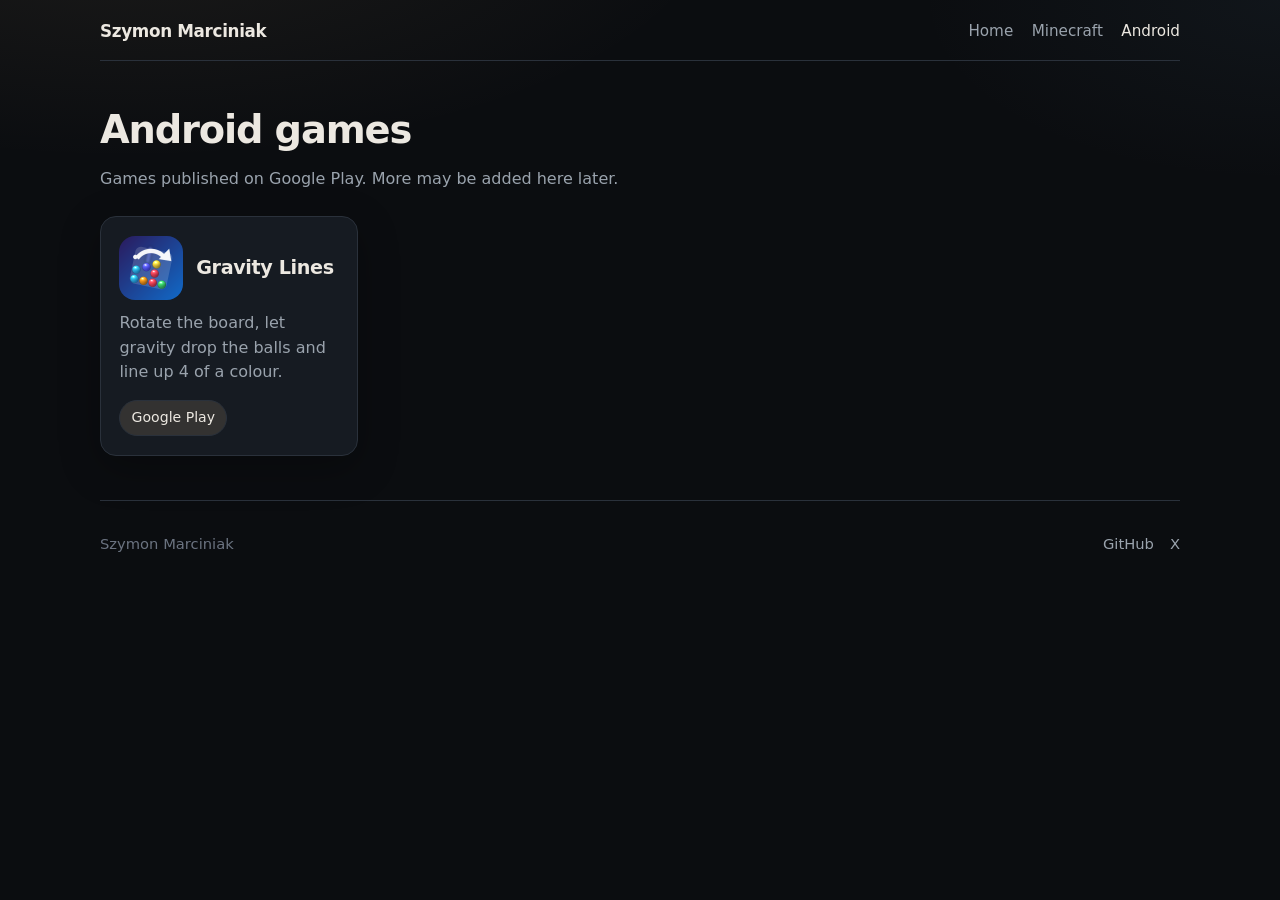
==== android/index.html @ 4e4fa3a3 "Add personal homepage Static site with project cards, Minecraft mods and the Brody-Nojewo server, An" ====
<!DOCTYPE html>
<html lang="en">
<head>
  <meta charset="utf-8">
  <meta name="viewport" content="width=device-width, initial-scale=1">
  <title>Android games — Szymon Marciniak</title>
  <meta name="description" content="Android games by Szymon Marciniak. Gravity Lines is on Google Play.">
  <link rel="icon" href="/assets/favicon.svg" type="image/svg+xml">
  <link rel="stylesheet" href="/assets/style.css">
</head>
<body>
  <header class="site-header wrap">
    <a class="wordmark" href="/">Szymon Marciniak</a>
    <nav class="nav" aria-label="Primary">
      <a href="/">Home</a>
      <a href="/minecraft/">Minecraft</a>
      <a href="/android/" aria-current="page">Android</a>
    </nav>
  </header>
  <main>
    <section class="page-title wrap">
      <h1>Android games</h1>
      <p>Games published on Google Play. More may be added here later.</p>
    </section>

    <section class="section wrap">
      <div class="grid">
        <!-- Add further games below this card. -->
        <article class="card">
          <div class="card-head">
            <img class="icon icon--lg" src="/assets/icons/gravity-lines.png" alt="" width="64" height="64">
            <h3>Gravity Lines</h3>
          </div>
          <p>Rotate the board, let gravity drop the balls and line up 4 of a colour.</p>
          <div class="actions">
            <a class="btn" href="https://play.google.com/store/apps/details?id=pl.vashats.gravitylines">Google Play</a>
          </div>
        </article>
      </div>
    </section>
  </main>
  <footer class="site-footer wrap">
    <div>Szymon Marciniak</div>
    <div class="footer-links">
      <a href="https://github.com/VashaTS">GitHub</a>
      <a href="https://x.com/Vsh333">X</a>
    </div>
  </footer>
  <script src="/assets/site.js" defer></script>
</body>
</html>
---- assets/style.css ----
/* Shared styles for the homepage. Edit colours and type here. */
:root {
  --bg: #0b0d10;
  --bg-elev: #12161c;
  --bg-card: #161b22;
  --bg-card-hover: #1b2129;
  --line: #2a313b;
  --text: #ece8e1;
  --muted: #9aa3ad;
  --faint: #6b7380;
  --accent: #e2c08d;
  --accent-dim: rgba(226, 192, 141, 0.14);
  --ok: #9dcfb0;
  --radius: 16px;
  --shadow: 0 12px 40px rgba(0, 0, 0, 0.28);
  --sans: "Segoe UI", "Helvetica Neue", system-ui, -apple-system, sans-serif;
  --mono: "ui-monospace", "SFMono-Regular", "Cascadia Code", "Consolas", monospace;
}

* { box-sizing: border-box; }
html { color-scheme: dark; scroll-behavior: smooth; }
body {
  margin: 0;
  min-height: 100vh;
  font-family: var(--sans);
  background:
    radial-gradient(1200px 500px at 10% -10%, rgba(226, 192, 141, 0.08), transparent 50%),
    radial-gradient(800px 400px at 100% 0%, rgba(90, 130, 160, 0.07), transparent 45%),
    var(--bg);
  color: var(--text);
  line-height: 1.55;
  font-size: 1rem;
}

a { color: var(--accent); text-decoration-thickness: 1px; text-underline-offset: 0.18em; }
a:hover { color: #f0d3a8; }
img { max-width: 100%; height: auto; }

.wrap {
  width: min(1080px, calc(100% - 2.5rem));
  margin: 0 auto;
}

.site-header {
  display: flex;
  align-items: center;
  justify-content: space-between;
  gap: 1rem;
  padding: 1.15rem 0 1rem;
  border-bottom: 1px solid var(--line);
}
.wordmark {
  color: var(--text);
  text-decoration: none;
  font-weight: 650;
  letter-spacing: -0.02em;
  font-size: 1.05rem;
}
.wordmark:hover { color: var(--text); }
.nav { display: flex; gap: 1.15rem; flex-wrap: wrap; }
.nav a {
  color: var(--muted);
  text-decoration: none;
  font-size: 0.95rem;
}
.nav a:hover, .nav a[aria-current="page"] { color: var(--text); }

.hero { padding: 3.25rem 0 2.25rem; }
.hero h1 {
  margin: 0 0 0.7rem;
  font-size: clamp(2.1rem, 5vw, 3.15rem);
  letter-spacing: -0.035em;
  line-height: 1.05;
  font-weight: 700;
}
.lede {
  margin: 0;
  max-width: 38rem;
  color: var(--muted);
  font-size: 1.12rem;
}

h2 {
  margin: 0 0 1rem;
  font-size: 1.15rem;
  letter-spacing: 0.04em;
  text-transform: uppercase;
  color: var(--faint);
  font-weight: 650;
}

.section { padding: 0 0 2.75rem; }

.grid {
  display: grid;
  grid-template-columns: repeat(auto-fill, minmax(250px, 1fr));
  gap: 1rem;
}

.card {
  display: flex;
  flex-direction: column;
  gap: 0.7rem;
  background: var(--bg-card);
  border: 1px solid var(--line);
  border-radius: var(--radius);
  padding: 1.15rem 1.15rem 1.2rem;
  box-shadow: var(--shadow);
  color: inherit;
  text-decoration: none;
  min-height: 100%;
}
a.card:hover, a.card:focus-visible {
  background: var(--bg-card-hover);
  border-color: #3a4350;
  color: inherit;
}
.card h3 {
  margin: 0;
  font-size: 1.2rem;
  letter-spacing: -0.02em;
  font-weight: 650;
}
.card p { margin: 0; color: var(--muted); flex: 1; }
.card .meta { color: var(--faint); font-size: 0.85rem; }

.card-head {
  display: flex;
  align-items: center;
  gap: 0.8rem;
}
.icon {
  width: 48px;
  height: 48px;
  border-radius: 12px;
  object-fit: cover;
  background: #0a0c0f;
  flex: none;
}
.icon--lg { width: 64px; height: 64px; border-radius: 16px; }

.actions { display: flex; flex-wrap: wrap; gap: 0.5rem; margin-top: 0.25rem; }

.btn {
  display: inline-flex;
  align-items: center;
  justify-content: center;
  gap: 0.35rem;
  padding: 0.38rem 0.7rem;
  border-radius: 999px;
  border: 1px solid var(--line);
  background: var(--accent-dim);
  color: var(--text);
  text-decoration: none;
  font-size: 0.88rem;
}
.btn:hover { border-color: var(--accent); color: var(--accent); }
.btn--disabled, .btn[aria-disabled="true"] {
  color: var(--faint);
  background: transparent;
  pointer-events: none;
}

.soon {
  display: inline-block;
  margin: 0;
  color: var(--accent);
  font-size: 0.88rem;
}

.server {
  display: grid;
  gap: 0.85rem;
  background:
    linear-gradient(180deg, rgba(226, 192, 141, 0.08), transparent 42%),
    var(--bg-card);
  border: 1px solid var(--line);
  border-radius: var(--radius);
  padding: 1.2rem 1.25rem 1.25rem;
  box-shadow: var(--shadow);
}
.server h3 { margin: 0; font-size: 1.25rem; letter-spacing: -0.02em; }
.server p { margin: 0; color: var(--muted); }
.address-row {
  display: flex;
  flex-wrap: wrap;
  align-items: center;
  gap: 0.6rem;
}
.address {
  font-family: var(--mono);
  font-size: 1.02rem;
  background: #0c0f13;
  border: 1px solid var(--line);
  border-radius: 10px;
  padding: 0.45rem 0.7rem;
  color: var(--text);
  user-select: all;
}
.copy-btn {
  font: inherit;
  font-size: 0.88rem;
  cursor: pointer;
  color: var(--bg);
  background: var(--accent);
  border: 0;
  border-radius: 999px;
  padding: 0.42rem 0.85rem;
  font-weight: 650;
}
.copy-btn:hover { filter: brightness(1.08); }
.copy-btn:focus-visible { outline: 2px solid var(--accent); outline-offset: 2px; }
.copy-btn[data-copied="1"] { background: var(--ok); color: #0b0d10; }

.site-footer {
  padding: 2rem 0 2.5rem;
  border-top: 1px solid var(--line);
  color: var(--faint);
  display: flex;
  justify-content: space-between;
  gap: 1rem;
  flex-wrap: wrap;
  font-size: 0.92rem;
}
.site-footer a { color: var(--muted); text-decoration: none; }
.site-footer a:hover { color: var(--accent); }
.footer-links { display: flex; gap: 1rem; }

.page-title { padding: 2.4rem 0 1.5rem; }
.page-title h1 {
  margin: 0 0 0.5rem;
  font-size: clamp(1.8rem, 4vw, 2.4rem);
  letter-spacing: -0.03em;
}
.page-title p { margin: 0; color: var(--muted); max-width: 40rem; }

@media (max-width: 600px) {
  .wrap { width: min(1080px, calc(100% - 1.5rem)); }
  .hero { padding-top: 2.2rem; }
  .icon { width: 44px; height: 44px; }
}
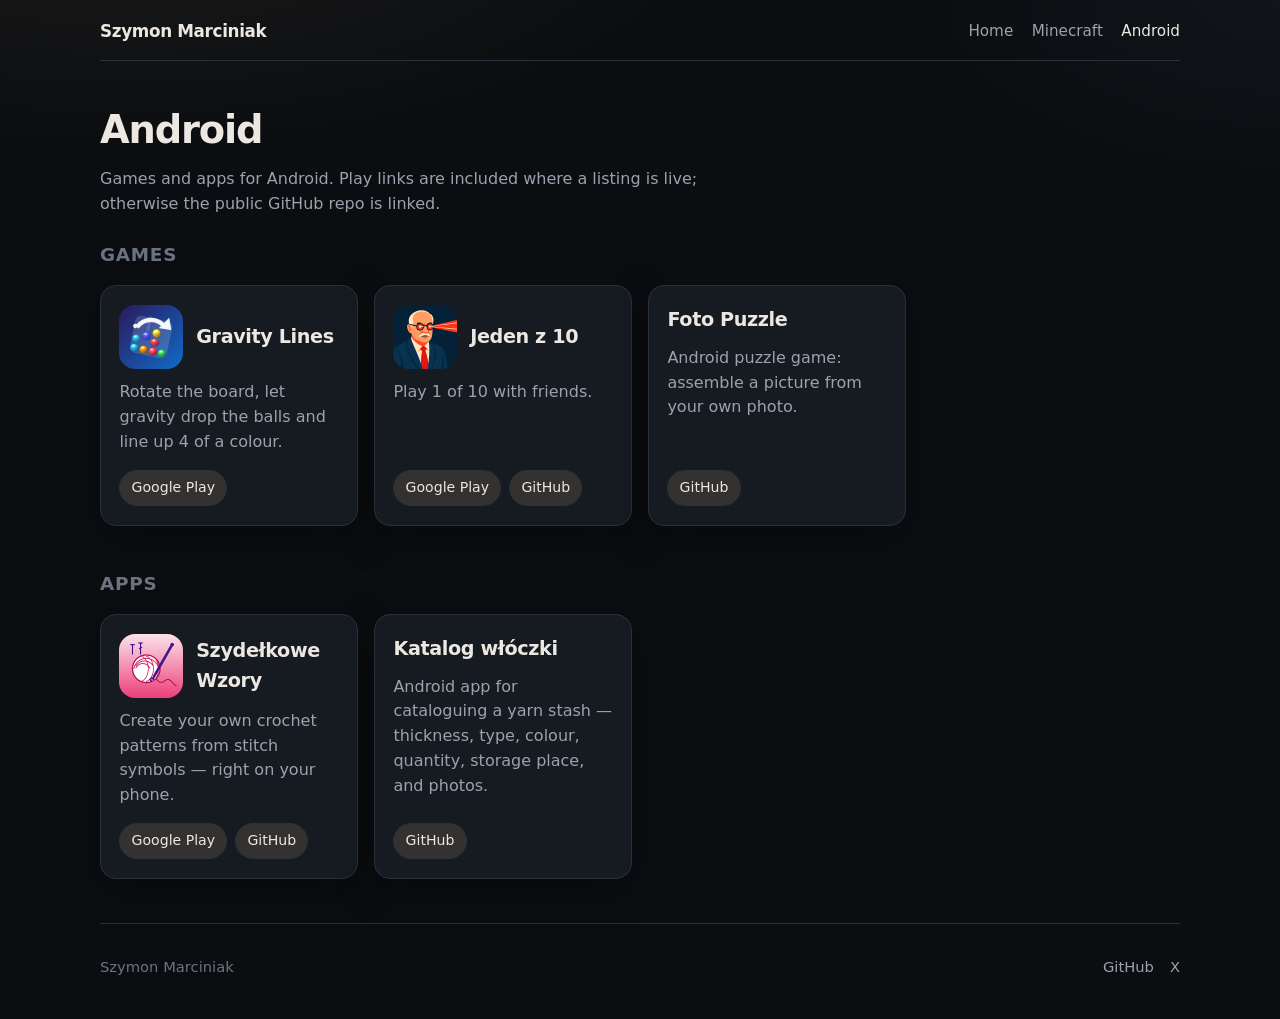
==== commit 95f3b51a: "Move Android games and apps onto the Android page The Android page now has Games (Gravity Lines, Jed" ====
--- a/android/index.html
+++ b/android/index.html
@@ -3,8 +3,8 @@
 <head>
   <meta charset="utf-8">
   <meta name="viewport" content="width=device-width, initial-scale=1">
-  <title>Android games — Szymon Marciniak</title>
-  <meta name="description" content="Android games by Szymon Marciniak. Gravity Lines is on Google Play.">
+  <title>Android — Szymon Marciniak</title>
+  <meta name="description" content="Android games and apps by Szymon Marciniak, including Gravity Lines, Jeden z 10, and Szydełkowe Wzory.">
   <link rel="icon" href="/assets/favicon.svg" type="image/svg+xml">
   <link rel="stylesheet" href="/assets/style.css">
 </head>
@@ -19,13 +19,13 @@
   </header>
   <main>
     <section class="page-title wrap">
-      <h1>Android games</h1>
-      <p>Games published on Google Play. More may be added here later.</p>
+      <h1>Android</h1>
+      <p>Games and apps for Android. Play links are included where a listing is live; otherwise the public GitHub repo is linked.</p>
     </section>
 
-    <section class="section wrap">
+    <section class="section wrap" id="games">
+      <h2>Games</h2>
       <div class="grid">
-        <!-- Add further games below this card. -->
         <article class="card">
           <div class="card-head">
             <img class="icon icon--lg" src="/assets/icons/gravity-lines.png" alt="" width="64" height="64">
@@ -34,6 +34,51 @@
           <p>Rotate the board, let gravity drop the balls and line up 4 of a colour.</p>
           <div class="actions">
             <a class="btn" href="https://play.google.com/store/apps/details?id=pl.vashats.gravitylines">Google Play</a>
+          </div>
+        </article>
+
+        <article class="card">
+          <div class="card-head">
+            <img class="icon icon--lg" src="/assets/icons/jeden-z-10.png" alt="" width="64" height="64">
+            <h3>Jeden z 10</h3>
+          </div>
+          <p>Play 1 of 10 with friends.</p>
+          <div class="actions">
+            <a class="btn" href="https://play.google.com/store/apps/details?id=net.szymonmarciniak.jeden_z_dziesieciu_v2">Google Play</a>
+            <a class="btn" href="https://github.com/VashaTS/jedenz10">GitHub</a>
+          </div>
+        </article>
+
+        <article class="card">
+          <h3>Foto Puzzle</h3>
+          <p>Android puzzle game: assemble a picture from your own photo.</p>
+          <div class="actions">
+            <a class="btn" href="https://github.com/VashaTS/foto-puzzle">GitHub</a>
+          </div>
+        </article>
+      </div>
+    </section>
+
+    <section class="section wrap" id="apps">
+      <h2>Apps</h2>
+      <div class="grid">
+        <article class="card">
+          <div class="card-head">
+            <img class="icon icon--lg" src="/assets/icons/szydelkowe-wzory.png" alt="" width="64" height="64">
+            <h3>Szydełkowe Wzory</h3>
+          </div>
+          <p>Create your own crochet patterns from stitch symbols — right on your phone.</p>
+          <div class="actions">
+            <a class="btn" href="https://play.google.com/store/apps/details?id=pl.szydelko.szydelkowe_wzory">Google Play</a>
+            <a class="btn" href="https://github.com/VashaTS/szydelkowe-wzory">GitHub</a>
+          </div>
+        </article>
+
+        <article class="card">
+          <h3>Katalog włóczki</h3>
+          <p>Android app for cataloguing a yarn stash — thickness, type, colour, quantity, storage place, and photos.</p>
+          <div class="actions">
+            <a class="btn" href="https://github.com/VashaTS/katalog-wloczki">GitHub</a>
           </div>
         </article>
       </div>
